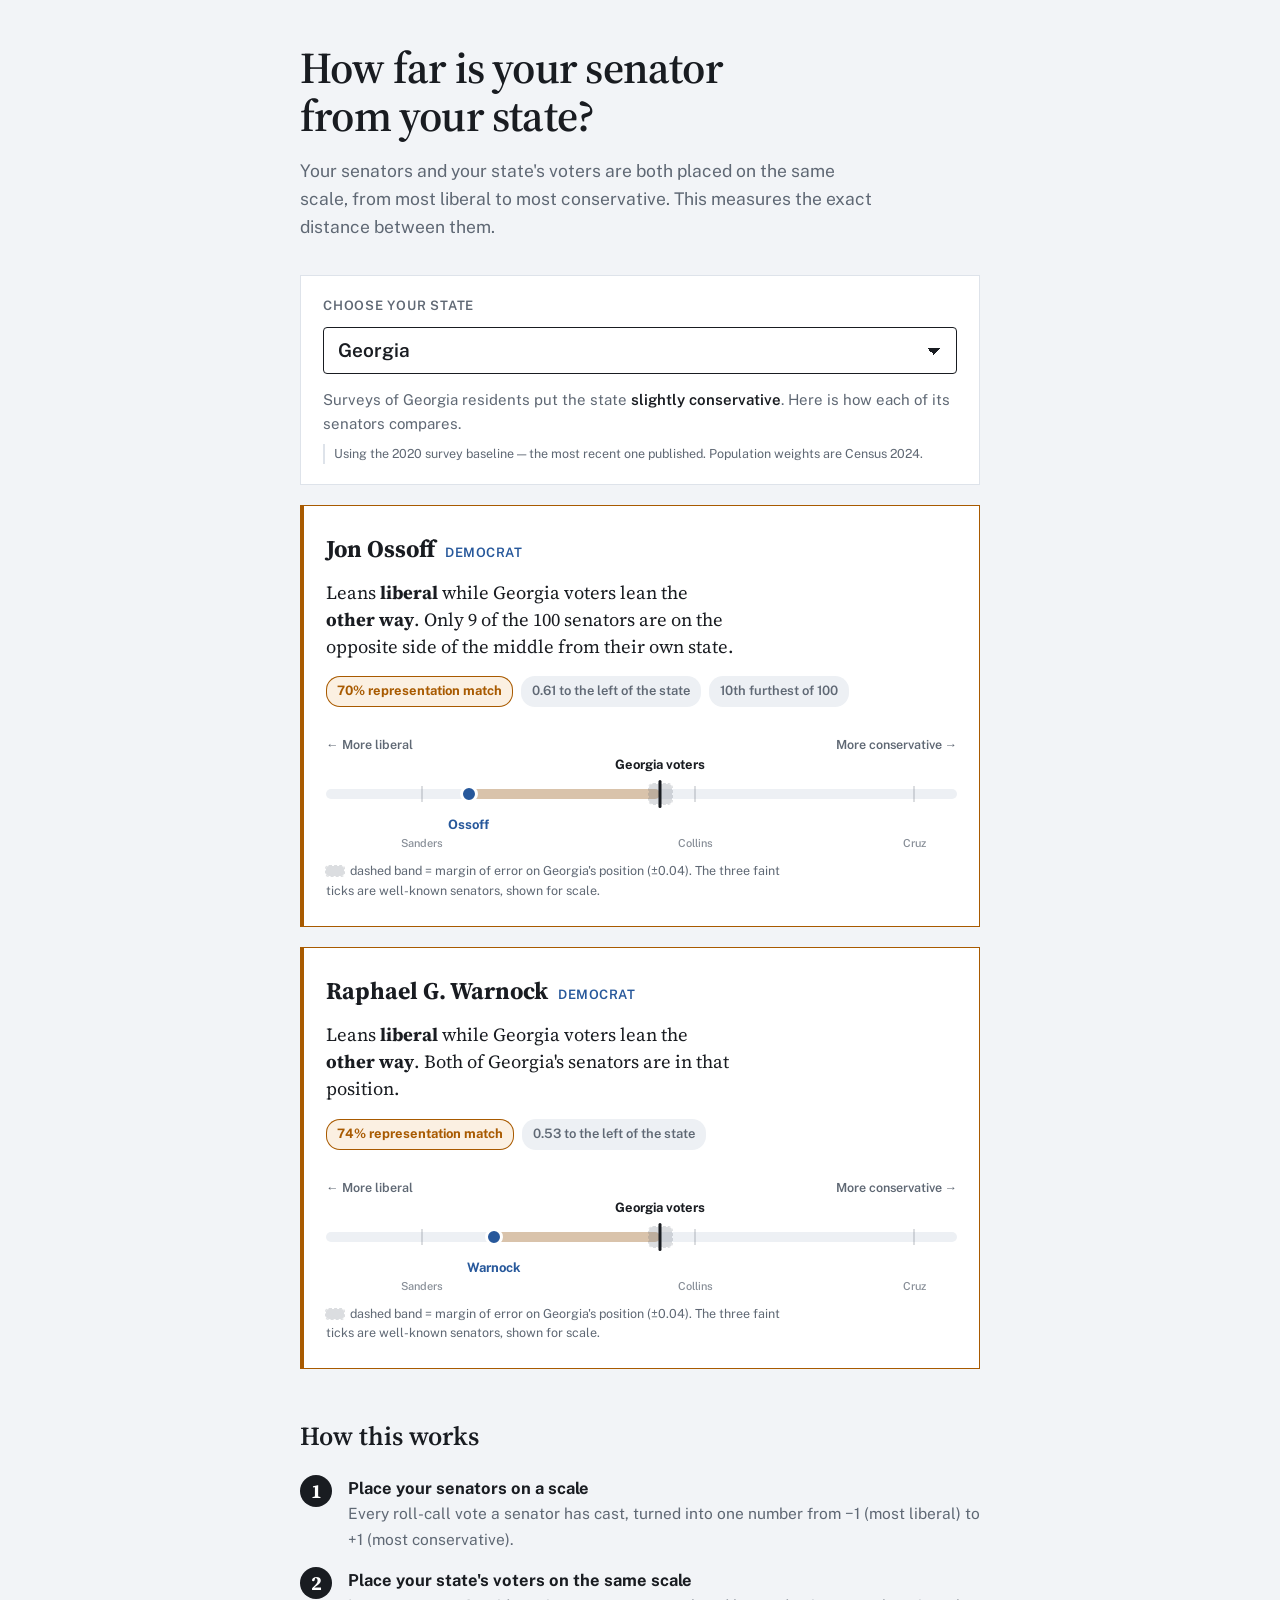
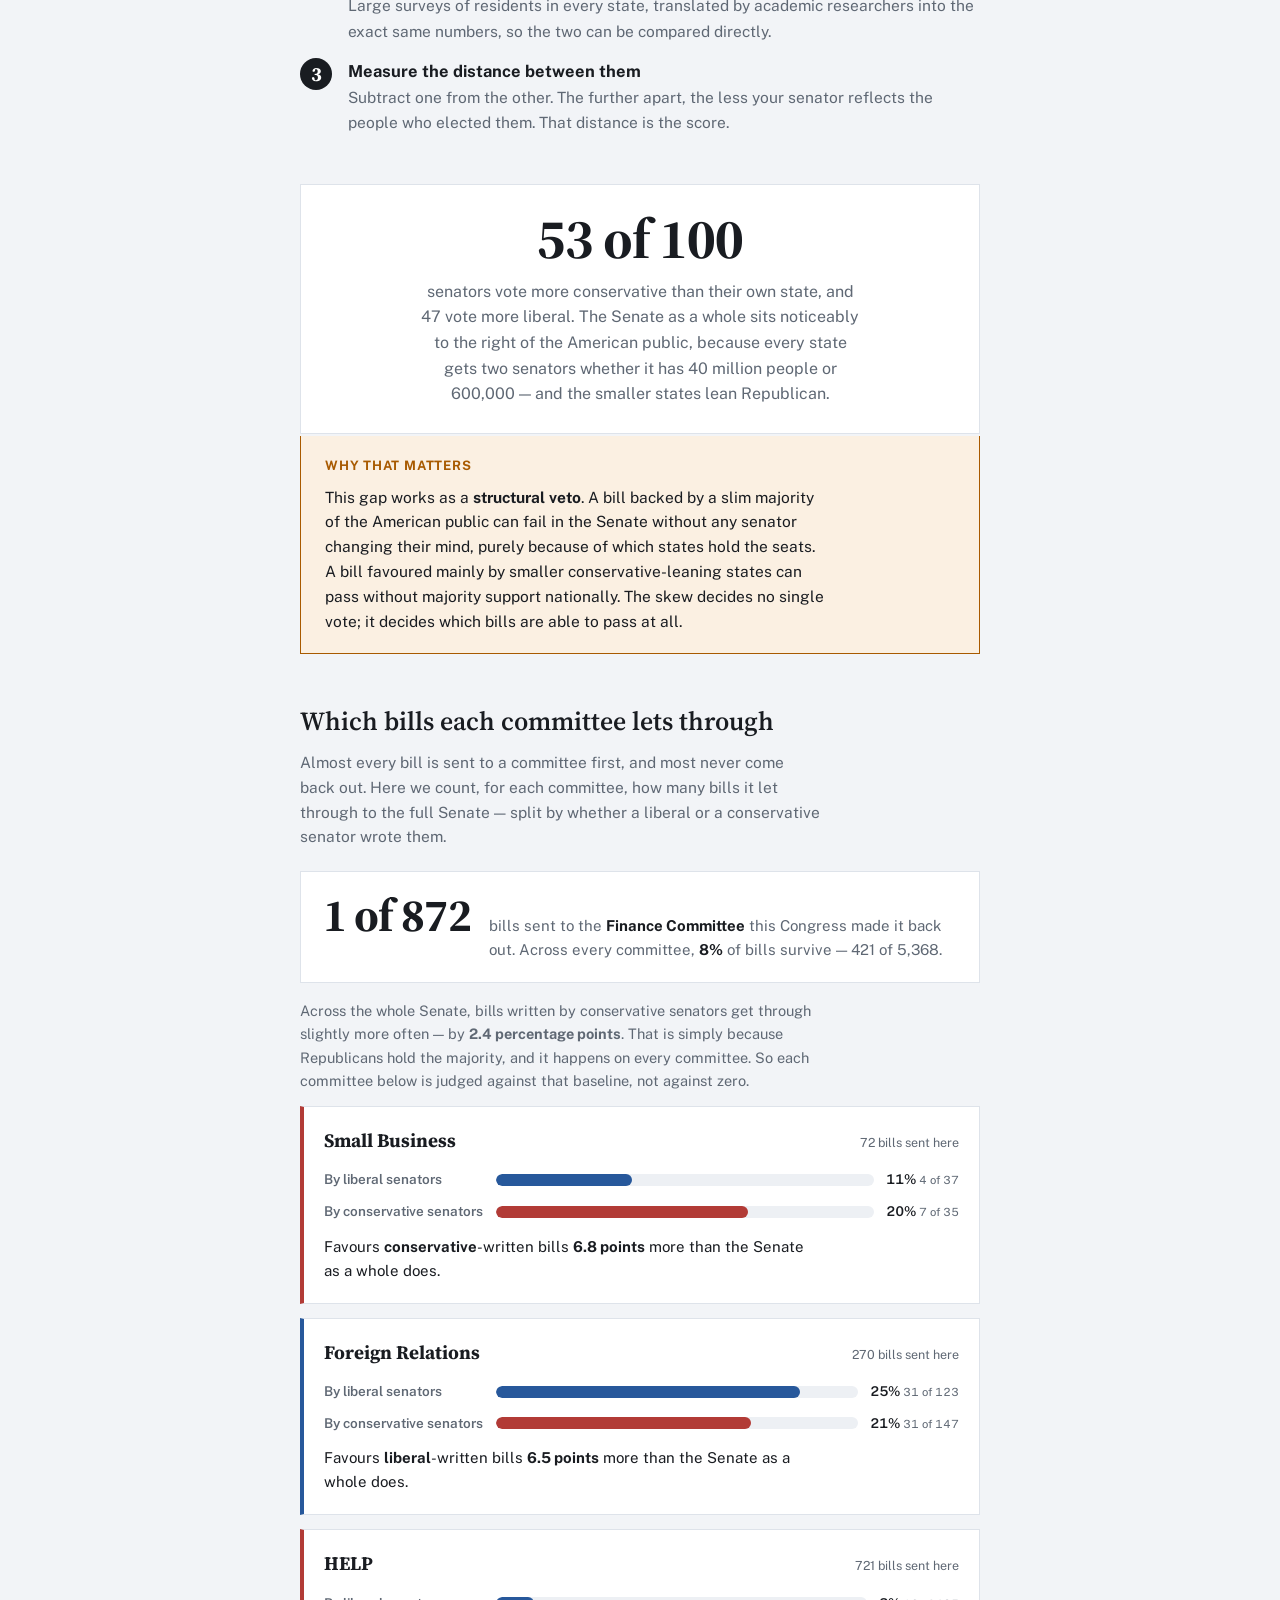
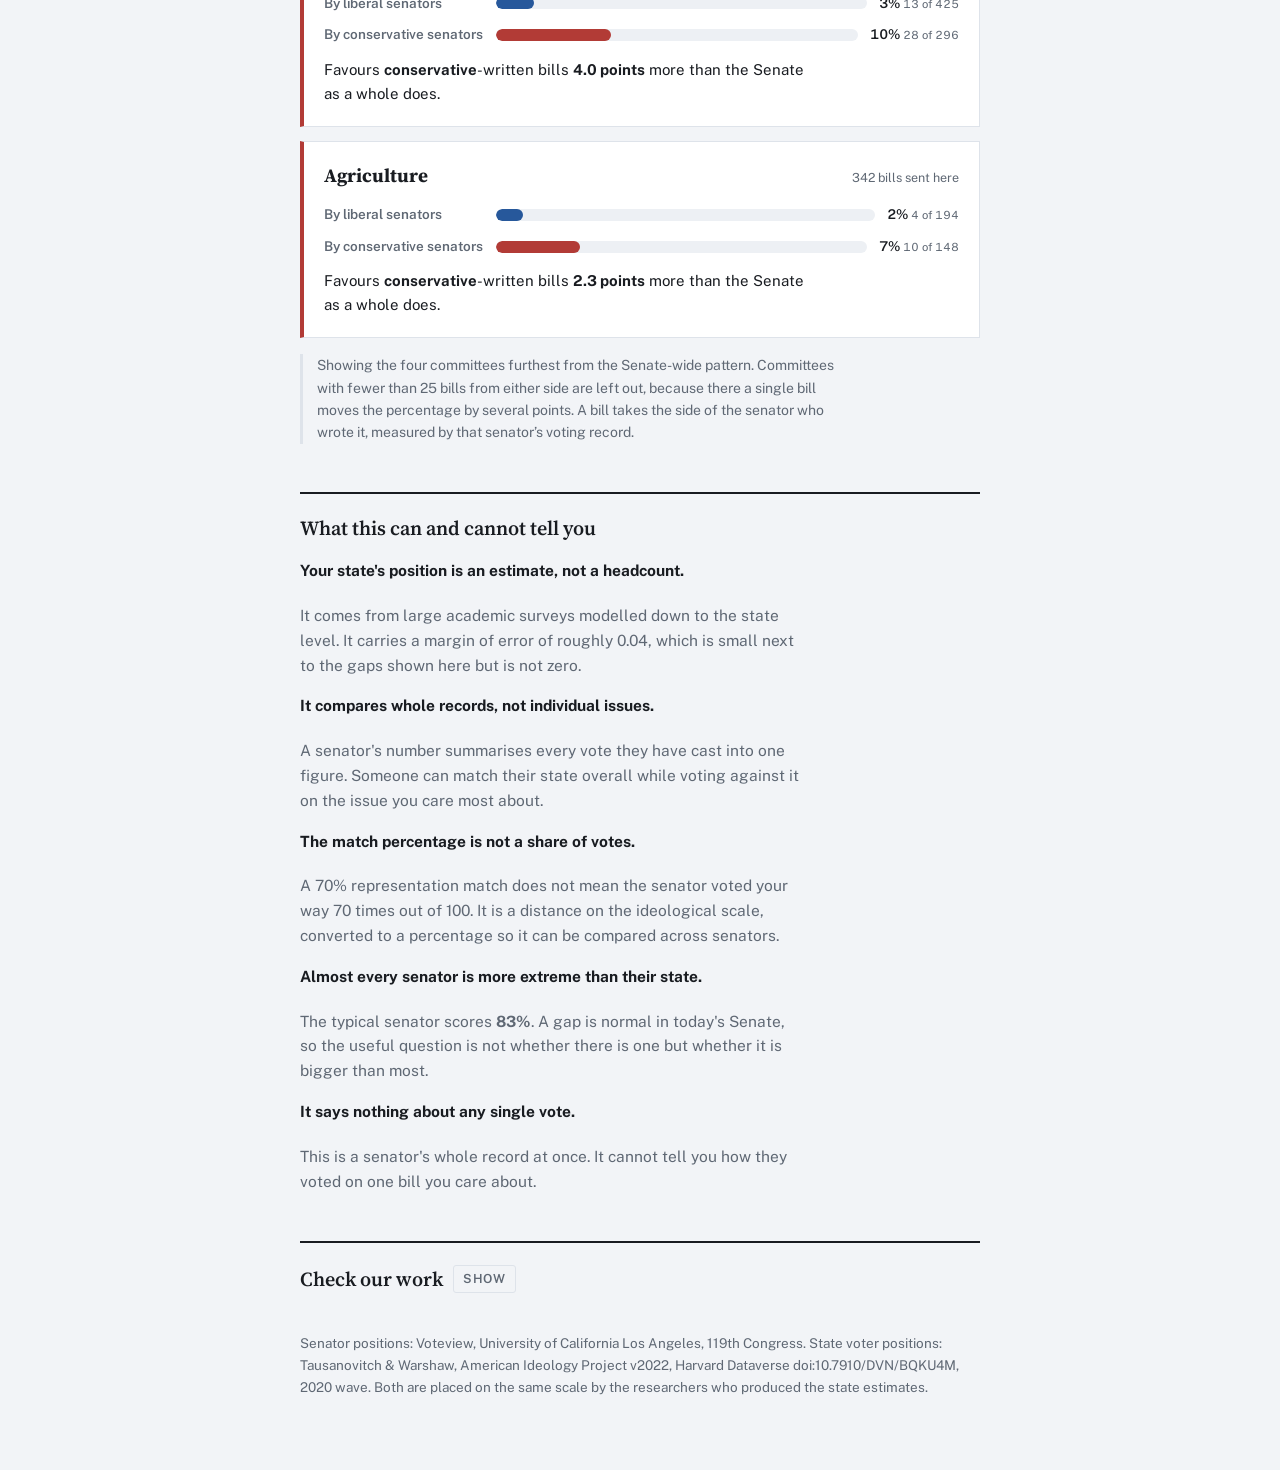
==== demo/index.html @ e481539c "Bill survival on the page and in the report; runs in the cloud with no laptop PILLAR 6 ON THE PAGE. " ====
<!DOCTYPE html>
<html lang="en"><head><meta charset="utf-8">
<meta name="viewport" content="width=device-width, initial-scale=1">
<title>CivicAlign</title>
<meta http-equiv="refresh" content="0; url=senator-check.html">
</head><body><p><a href="senator-check.html">Senator check</a> &middot;
<a href="methodology.html">Methodology</a></p></body></html>
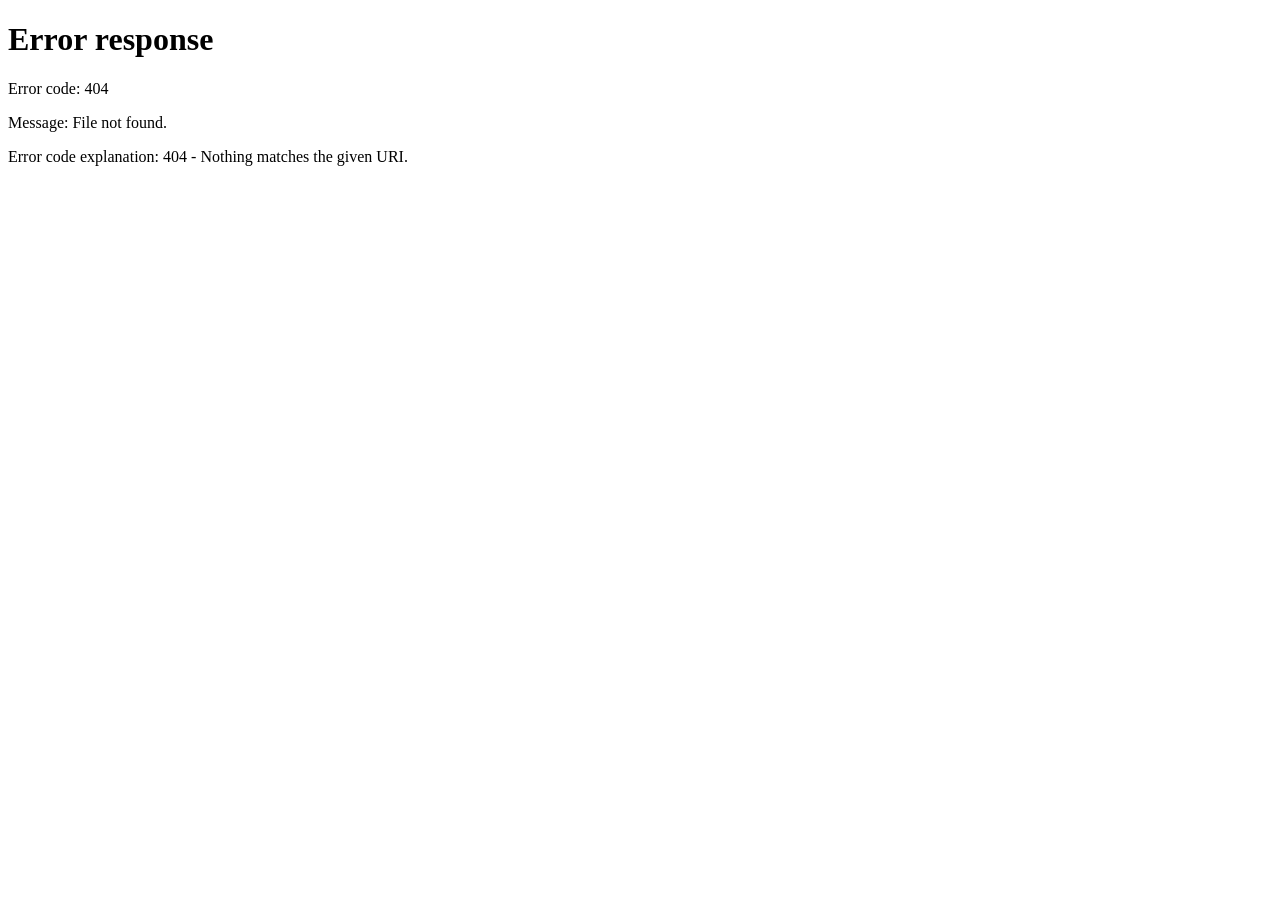
==== commit d1ae5537: "Join Engine B and the legislative data into one integrated site Adds demo/civicalign.html (Senators," ====
--- a/demo/index.html
+++ b/demo/index.html
@@ -2,6 +2,6 @@
 <html lang="en"><head><meta charset="utf-8">
 <meta name="viewport" content="width=device-width, initial-scale=1">
 <title>CivicAlign</title>
-<meta http-equiv="refresh" content="0; url=senator-check.html">
-</head><body><p><a href="senator-check.html">Senator check</a> &middot;
+<meta http-equiv="refresh" content="0; url=civicalign.html">
+</head><body><p><a href="civicalign.html">CivicAlign</a> &middot;
 <a href="methodology.html">Methodology</a></p></body></html>
